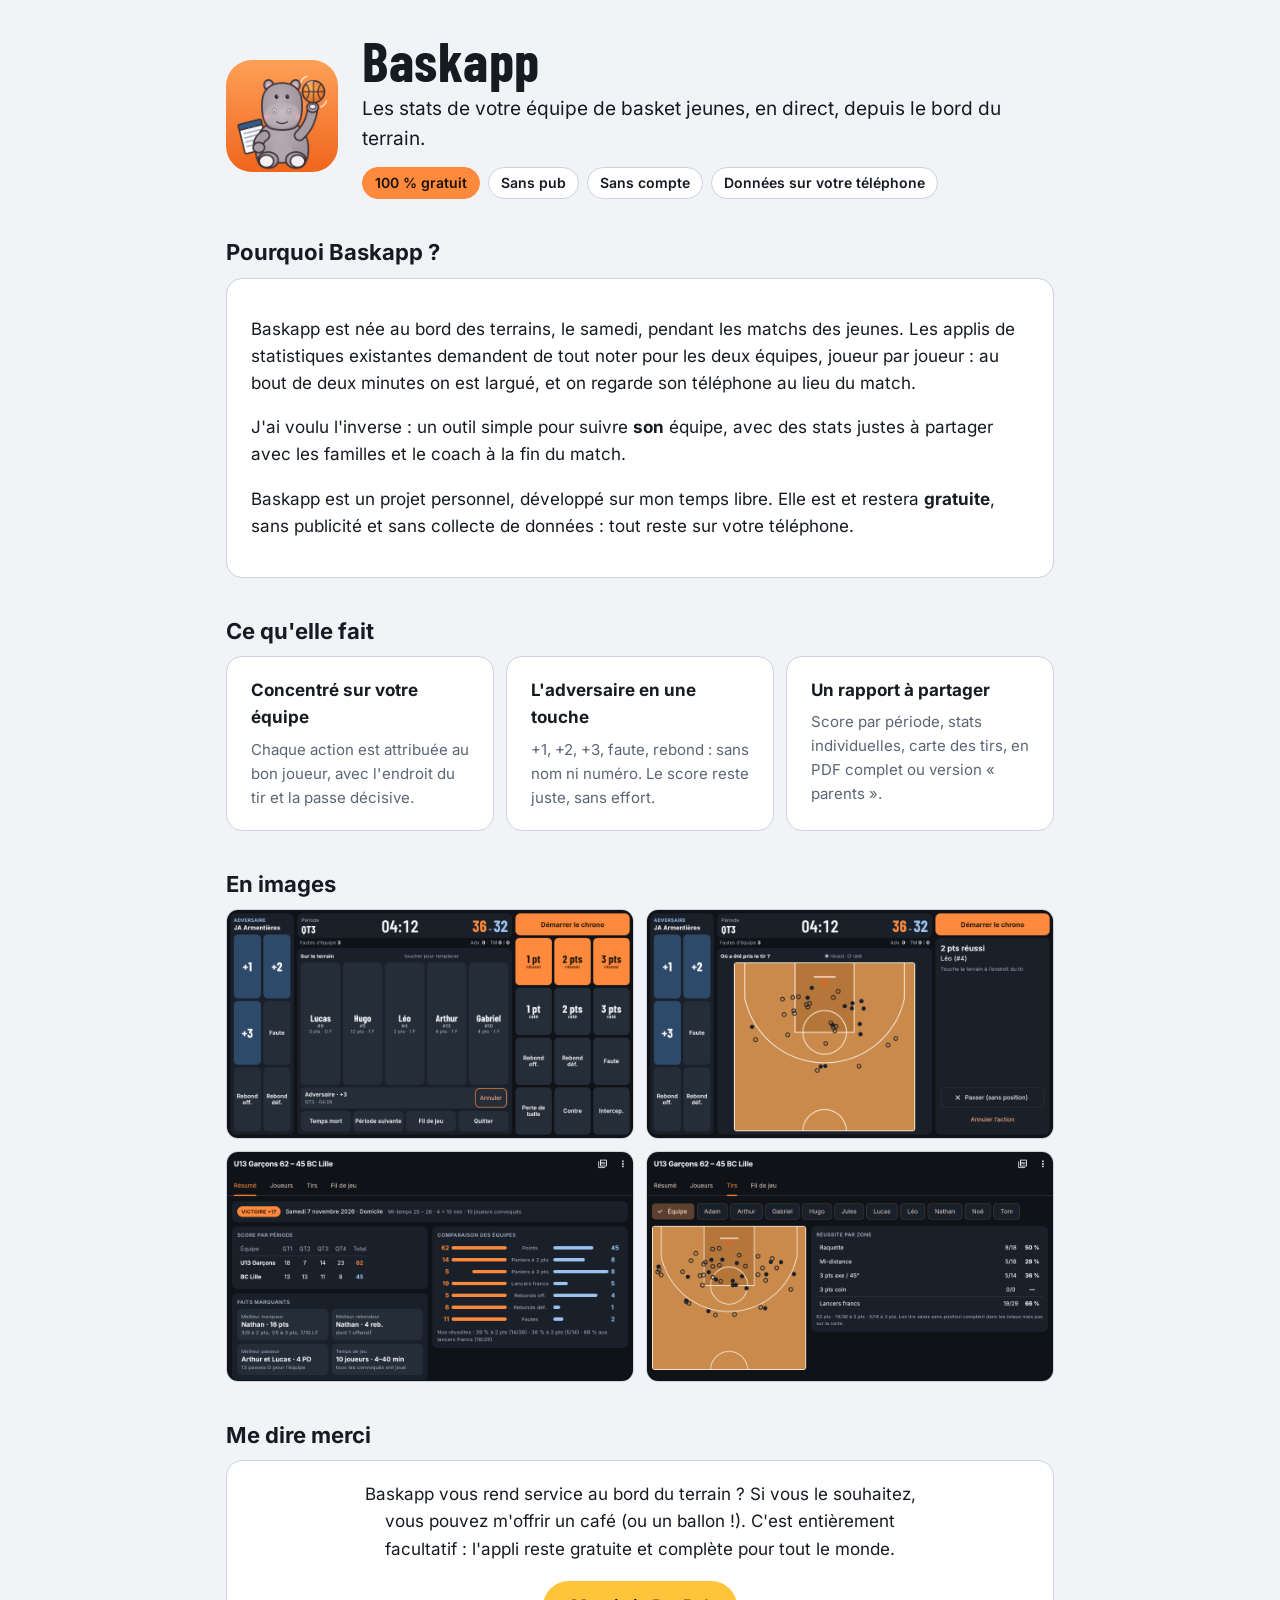
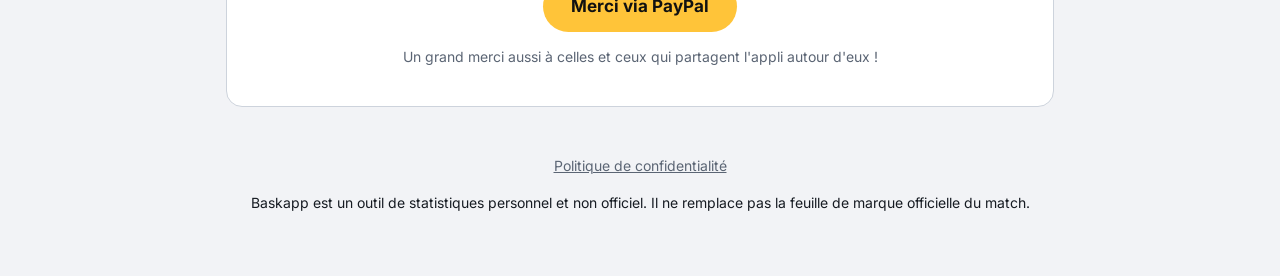
==== index.html @ 8a9ed199 "Add files via upload" ====
<!doctype html>
<html lang="fr">
<head>
  <meta charset="utf-8">
  <meta name="viewport" content="width=device-width, initial-scale=1">
  <title>Baskapp – Stats basket jeunes</title>
  <meta name="description" content="Baskapp : les stats de votre équipe de basket jeunes en direct, l'adversaire en une touche. 100 % gratuit, sans pub, sans compte.">
  <link rel="icon" href="img/icon.png">
  <link rel="stylesheet" href="style.css">
</head>
<body>
<main>
  <header class="hero">
    <img src="img/icon.png" alt="Icône de Baskapp : un hippopotame avec un ballon de basket">
    <div>
      <h1>Baskapp</h1>
      <p>Les stats de votre équipe de basket jeunes, en direct, depuis le bord du terrain.</p>
      <div class="tags">
        <span class="tag strong">100 % gratuit</span>
        <span class="tag">Sans pub</span>
        <span class="tag">Sans compte</span>
        <span class="tag">Données sur votre téléphone</span>
      </div>
    </div>
  </header>

  <!-- Texte à personnaliser : c'est ta voix, adapte-le librement. -->
  <h2>Pourquoi Baskapp ?</h2>
  <div class="card">
    <p>Baskapp est née au bord des terrains, le samedi, pendant les matchs des jeunes. Les applis de statistiques existantes demandent de tout noter pour les deux équipes, joueur par joueur : au bout de deux minutes on est largué, et on regarde son téléphone au lieu du match.</p>
    <p>J'ai voulu l'inverse : un outil simple pour suivre <strong>son</strong> équipe, avec des stats justes à partager avec les familles et le coach à la fin du match.</p>
    <p>Baskapp est un projet personnel, développé sur mon temps libre. Elle est et restera <strong>gratuite</strong>, sans publicité et sans collecte de données : tout reste sur votre téléphone.</p>
  </div>

  <h2>Ce qu'elle fait</h2>
  <div class="points">
    <div class="card">
      <h3>Concentré sur votre équipe</h3>
      <p>Chaque action est attribuée au bon joueur, avec l'endroit du tir et la passe décisive.</p>
    </div>
    <div class="card">
      <h3>L'adversaire en une touche</h3>
      <p>+1, +2, +3, faute, rebond : sans nom ni numéro. Le score reste juste, sans effort.</p>
    </div>
    <div class="card">
      <h3>Un rapport à partager</h3>
      <p>Score par période, stats individuelles, carte des tirs, en PDF complet ou version « parents ».</p>
    </div>
  </div>

  <h2>En images</h2>
  <div class="shots">
    <img src="img/1-match.png" alt="Écran de match : score, chrono et joueurs sur le terrain" loading="lazy">
    <img src="img/2-terrain.png" alt="Saisie de la position d'un tir sur le demi-terrain" loading="lazy">
    <img src="img/4-resume.png" alt="Résumé du match après la rencontre" loading="lazy">
    <img src="img/6-tirs.png" alt="Carte des tirs et réussite par zone" loading="lazy">
  </div>

  <h2>Me dire merci</h2>
  <div class="card thanks">
    <p>Baskapp vous rend service au bord du terrain ? Si vous le souhaitez, vous pouvez m'offrir un café (ou un ballon&nbsp;!). C'est entièrement facultatif : l'appli reste gratuite et complète pour tout le monde.</p>
    <!-- À remplacer : ton lien PayPal.me (paypal.me/ton-identifiant) ou ton lien de bouton « Faire un don ». -->
    <a class="btn btn-paypal" href="https://www.paypal.com/donate/?business=2V8N9NR5GXK68&no_recurring=0&item_name=Merci+de+m%27encourager+%C3%A0+faire+vivre+mon+appli+%3A%29+&currency_code=EUR" target="_blank" rel="noopener">
      Merci via PayPal
    </a>
    <p class="muted" style="margin-top:14px;font-size:14px">Un grand merci aussi à celles et ceux qui partagent l'appli autour d'eux&nbsp;!</p>
  </div>

  <footer>
    <p><a href="confidentialite.html">Politique de confidentialité</a></p>
    <p>Baskapp est un outil de statistiques personnel et non officiel. Il ne remplace pas la feuille de marque officielle du match.</p>
  </footer>
</main>
</body>
</html>
---- style.css ----
/* Site de présentation de Baskapp (GitHub Pages). Polices hébergées ici : aucun appel externe. */
@font-face { font-family: Inter; src: url(fonts/Inter-Regular.ttf); font-weight: 400; font-display: swap; }
@font-face { font-family: Inter; src: url(fonts/Inter-SemiBold.ttf); font-weight: 600; font-display: swap; }
@font-face { font-family: Inter; src: url(fonts/Inter-Bold.ttf); font-weight: 700; font-display: swap; }
@font-face { font-family: Barlow; src: url(fonts/BarlowCondensed-Bold.ttf); font-weight: 700; font-display: swap; }

:root {
  --bg: #f2f3f6;
  --panel: #ffffff;
  --line: #cdd3dc;
  --text: #161b22;
  --muted: #5b6574;
  --accent: #ff8a3d;
  --accent-text: #c2561a;
  --on-accent: #1a1206;
  --paypal: #ffc439;
}
@media (prefers-color-scheme: dark) {
  :root {
    --bg: #0f1318;
    --panel: #1a2029;
    --line: #343e4b;
    --text: #f3f5f8;
    --muted: #a3aebd;
    --accent-text: #ff8a3d;
  }
}

* { box-sizing: border-box; }
html { -webkit-text-size-adjust: 100%; }
body {
  margin: 0;
  background: var(--bg);
  color: var(--text);
  font: 400 17px/1.6 Inter, system-ui, sans-serif;
}
main { max-width: 860px; margin: 0 auto; padding: 32px 16px 48px; }
a { color: var(--accent-text); }
h1, h2 { line-height: 1.2; }
h2 { font-size: 22px; margin: 40px 0 12px; }
p, li { color: var(--text); }
.muted { color: var(--muted); }

/* En-tête */
.hero { display: flex; gap: 24px; align-items: center; }
.hero img { width: 112px; height: 112px; border-radius: 26px; flex: none; }
.hero h1 { font: 700 56px/1 Barlow, Inter, sans-serif; margin: 0 0 6px; letter-spacing: 0.5px; }
.hero p { margin: 0; font-size: 19px; }
.tags { display: flex; flex-wrap: wrap; gap: 8px; margin-top: 12px; }
.tag {
  border: 1px solid var(--line);
  background: var(--panel);
  border-radius: 999px;
  padding: 4px 12px;
  font-size: 14px;
  font-weight: 600;
}
.tag.strong { background: var(--accent); border-color: var(--accent); color: var(--on-accent); }

/* Cartes */
.card {
  background: var(--panel);
  border: 1px solid var(--line);
  border-radius: 16px;
  padding: 20px 24px;
}
.points { display: grid; grid-template-columns: repeat(auto-fit, minmax(230px, 1fr)); gap: 12px; }
.points .card h3 { margin: 0 0 6px; font-size: 17px; }
.points .card p { margin: 0; color: var(--muted); font-size: 15px; }

.shots { display: grid; grid-template-columns: repeat(auto-fit, minmax(300px, 1fr)); gap: 12px; }
.shots img { width: 100%; height: auto; border-radius: 12px; border: 1px solid var(--line); display: block; }

/* Remerciement */
.thanks { text-align: center; }
.thanks p { max-width: 560px; margin: 0 auto 18px; }
.btn {
  display: inline-flex;
  align-items: center;
  gap: 10px;
  min-height: 48px;
  padding: 12px 28px;
  border-radius: 999px;
  font-weight: 700;
  font-size: 17px;
  text-decoration: none;
}
.btn-paypal { background: var(--paypal); color: #111; }
.btn-paypal:hover { filter: brightness(0.95); }
.btn-paypal:focus-visible { outline: 3px solid var(--accent); outline-offset: 3px; }

footer { margin-top: 48px; font-size: 14px; color: var(--muted); text-align: center; }
footer a { color: var(--muted); }

/* Pages de texte (confidentialité) */
.doc h1 { font-size: 30px; margin: 24px 0 4px; }
.back { font-weight: 600; text-decoration: none; }

@media (max-width: 560px) {
  .hero { flex-direction: column; text-align: center; }
  .hero img { width: 96px; height: 96px; }
  .hero h1 { font-size: 48px; }
  .tags { justify-content: center; }
  .card { padding: 16px; }
}
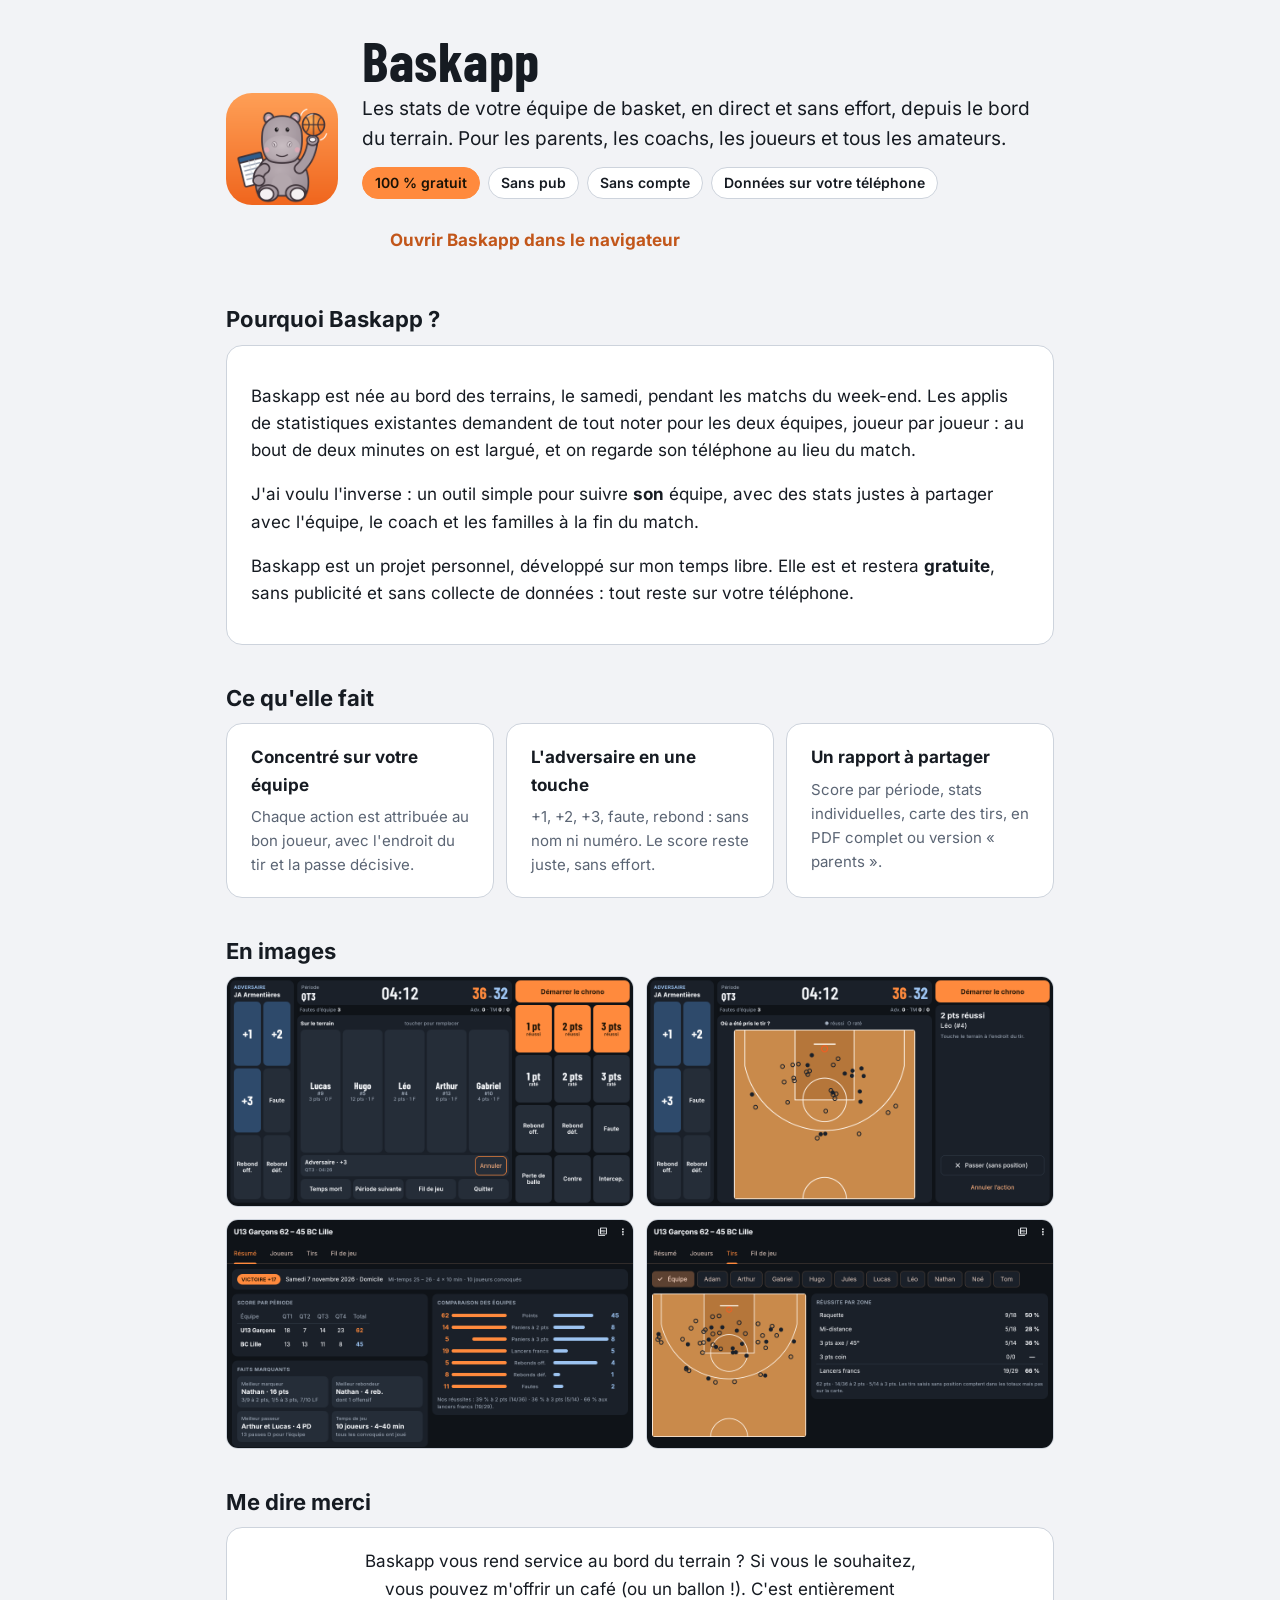
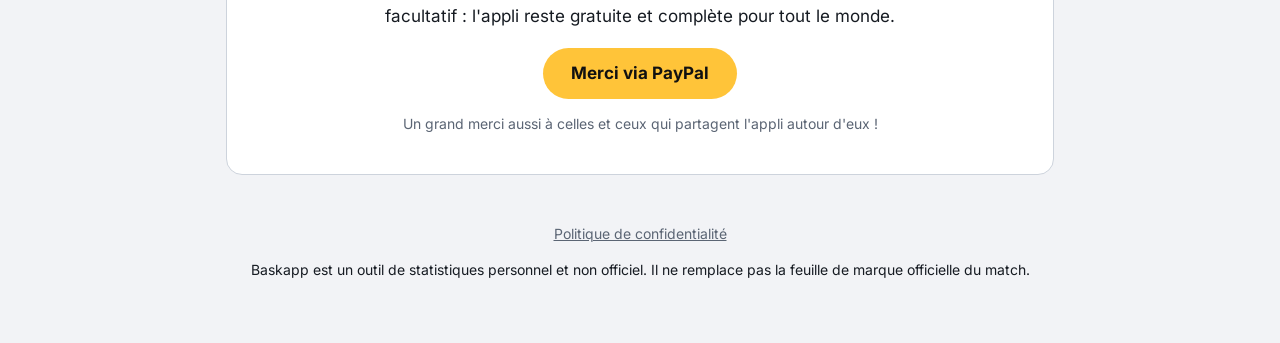
==== commit 9de94202: "web application" ====
--- a/index.html
+++ b/index.html
@@ -3,8 +3,8 @@
 <head>
   <meta charset="utf-8">
   <meta name="viewport" content="width=device-width, initial-scale=1">
-  <title>Baskapp – Stats basket jeunes</title>
-  <meta name="description" content="Baskapp : les stats de votre équipe de basket jeunes en direct, l'adversaire en une touche. 100 % gratuit, sans pub, sans compte.">
+  <title>Baskapp – Stats basket amateur</title>
+  <meta name="description" content="Baskapp : les stats de votre équipe de basket amateur en direct, l'adversaire en une touche. 100 % gratuit, sans pub, sans compte.">
   <link rel="icon" href="img/icon.png">
   <link rel="stylesheet" href="style.css">
 </head>
@@ -14,21 +14,23 @@
     <img src="img/icon.png" alt="Icône de Baskapp : un hippopotame avec un ballon de basket">
     <div>
       <h1>Baskapp</h1>
-      <p>Les stats de votre équipe de basket jeunes, en direct, depuis le bord du terrain.</p>
+      <p>Les stats de votre équipe de basket, en direct et sans effort, depuis le bord du terrain. Pour les parents, les coachs, les joueurs et tous les amateurs.</p>
       <div class="tags">
         <span class="tag strong">100 % gratuit</span>
         <span class="tag">Sans pub</span>
         <span class="tag">Sans compte</span>
         <span class="tag">Données sur votre téléphone</span>
       </div>
+      <!-- Version web de l'appli : dossier app/ (voir docs/publication-web.md). -->
+      <p style="margin-top:16px"><a class="btn" href="app/">Ouvrir Baskapp dans le navigateur</a></p>
     </div>
   </header>
 
   <!-- Texte à personnaliser : c'est ta voix, adapte-le librement. -->
   <h2>Pourquoi Baskapp ?</h2>
   <div class="card">
-    <p>Baskapp est née au bord des terrains, le samedi, pendant les matchs des jeunes. Les applis de statistiques existantes demandent de tout noter pour les deux équipes, joueur par joueur : au bout de deux minutes on est largué, et on regarde son téléphone au lieu du match.</p>
-    <p>J'ai voulu l'inverse : un outil simple pour suivre <strong>son</strong> équipe, avec des stats justes à partager avec les familles et le coach à la fin du match.</p>
+    <p>Baskapp est née au bord des terrains, le samedi, pendant les matchs du week-end. Les applis de statistiques existantes demandent de tout noter pour les deux équipes, joueur par joueur : au bout de deux minutes on est largué, et on regarde son téléphone au lieu du match.</p>
+    <p>J'ai voulu l'inverse : un outil simple pour suivre <strong>son</strong> équipe, avec des stats justes à partager avec l'équipe, le coach et les familles à la fin du match.</p>
     <p>Baskapp est un projet personnel, développé sur mon temps libre. Elle est et restera <strong>gratuite</strong>, sans publicité et sans collecte de données : tout reste sur votre téléphone.</p>
   </div>
 
@@ -59,7 +61,7 @@
   <h2>Me dire merci</h2>
   <div class="card thanks">
     <p>Baskapp vous rend service au bord du terrain ? Si vous le souhaitez, vous pouvez m'offrir un café (ou un ballon&nbsp;!). C'est entièrement facultatif : l'appli reste gratuite et complète pour tout le monde.</p>
-    <!-- À remplacer : ton lien PayPal.me (paypal.me/ton-identifiant) ou ton lien de bouton « Faire un don ». -->
+    <!-- Même lien que lib/core/donation_web.dart (bouton « Me dire merci » de la version web). -->
     <a class="btn btn-paypal" href="https://www.paypal.com/donate/?business=2V8N9NR5GXK68&no_recurring=0&item_name=Merci+de+m%27encourager+%C3%A0+faire+vivre+mon+appli+%3A%29+&currency_code=EUR" target="_blank" rel="noopener">
       Merci via PayPal
     </a>
